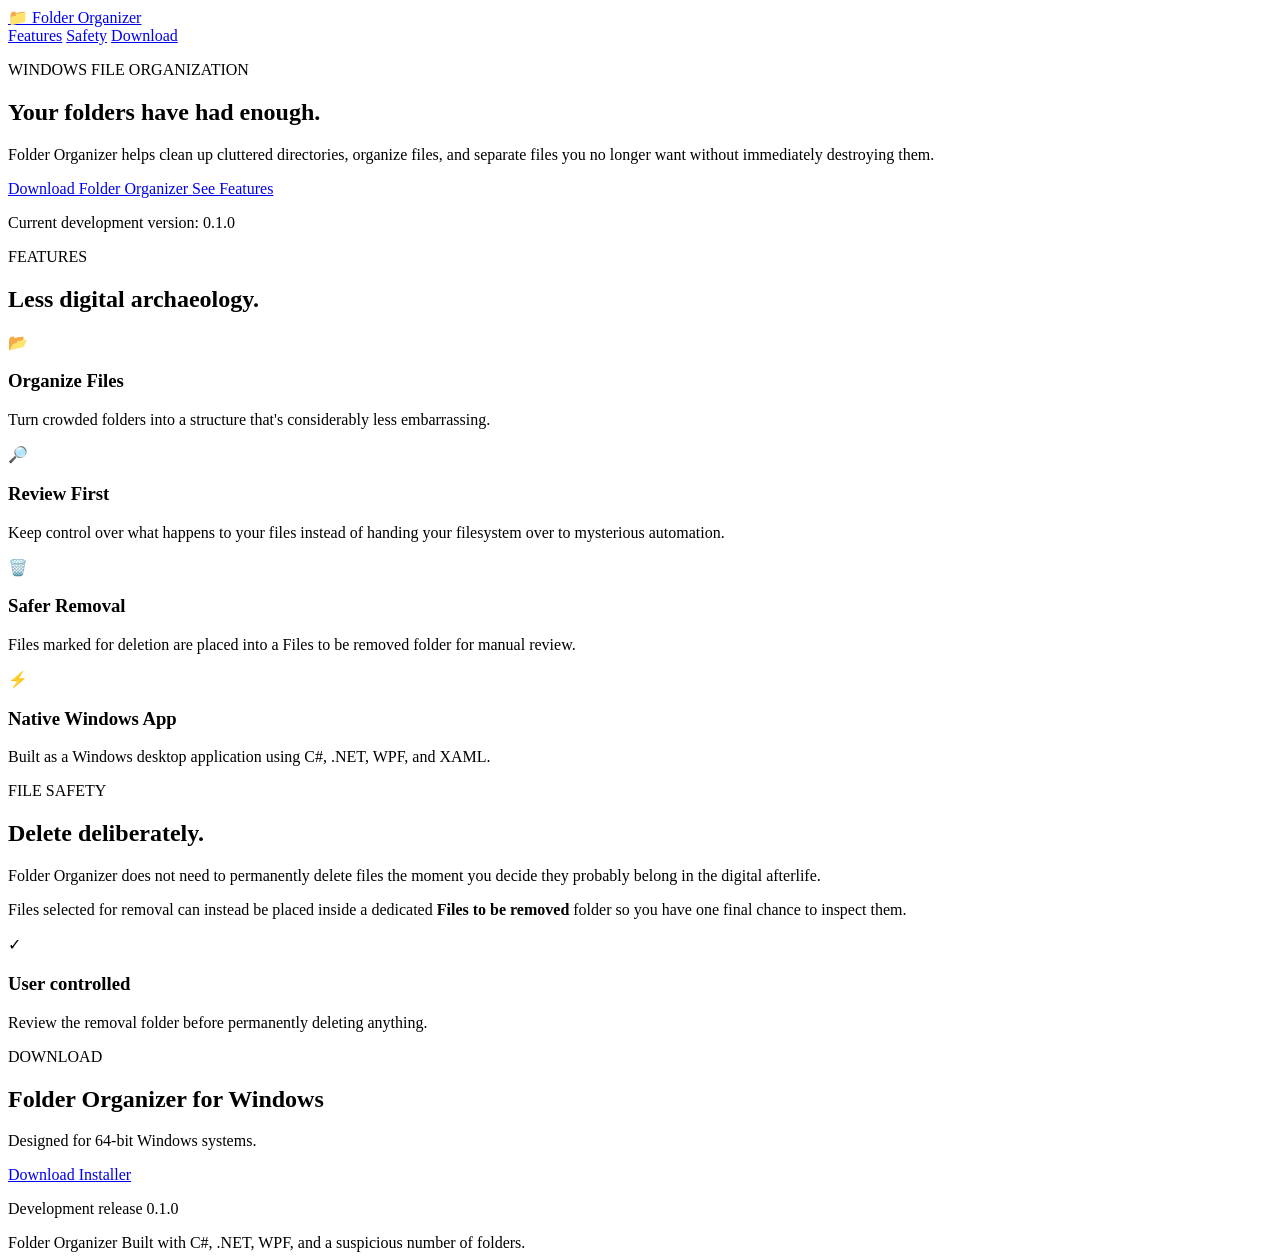
==== website/index.html @ e155a06c "Add installer script and website for Folder Organizer v0.1.0 - Created Inno Setup script (FolderOrga" ====
<!DOCTYPE html>
<html lang="en">
<head>
    <meta charset="UTF-8">

    <meta
        name="viewport"
        content="width=device-width, initial-scale=1.0"
    >

    <meta
        name="description"
        content="Folder Organizer is a Windows desktop application for organizing cluttered folders and reviewing files before removal."
    >

    <title>Folder Organizer</title>

    <link rel="stylesheet" href="styles.css">
</head>

<body>

<header class="site-header">
    <div class="container nav">
        <a class="brand" href="#">
            <span class="brand-icon">📁</span>
            Folder Organizer
        </a>

        <nav>
            <a href="#features">Features</a>
            <a href="#safety">Safety</a>
            <a href="#download">Download</a>
        </nav>
    </div>
</header>

<main>

    <section class="hero">
        <div class="container hero-content">

            <div class="hero-copy">
                <p class="eyebrow">WINDOWS FILE ORGANIZATION</p>

                <h1>
                    Your folders have had enough.
                </h1>

                <p class="hero-description">
                    Folder Organizer helps clean up cluttered directories,
                    organize files, and separate files you no longer want
                    without immediately destroying them.
                </p>

                <div class="hero-actions">
                    <a
                        class="button primary"
                        href="#download"
                    >
                        Download Folder Organizer
                    </a>

                    <a
                        class="button secondary"
                        href="#features"
                    >
                        See Features
                    </a>
                </div>

                <p class="version">
                    Current development version: 0.1.0
                </p>
            </div>

            <div class="folder-graphic">
                <div class="folder-tab"></div>

                <div class="folder-body">
                    <div class="file file-one"></div>
                    <div class="file file-two"></div>
                    <div class="file file-three"></div>
                </div>
            </div>

        </div>
    </section>

    <section
        id="features"
        class="section"
    >
        <div class="container">

            <p class="eyebrow">FEATURES</p>

            <h2>
                Less digital archaeology.
            </h2>

            <div class="feature-grid">

                <article class="card">
                    <span class="card-icon">📂</span>

                    <h3>Organize Files</h3>

                    <p>
                        Turn crowded folders into a structure that's
                        considerably less embarrassing.
                    </p>
                </article>

                <article class="card">
                    <span class="card-icon">🔎</span>

                    <h3>Review First</h3>

                    <p>
                        Keep control over what happens to your files instead
                        of handing your filesystem over to mysterious automation.
                    </p>
                </article>

                <article class="card">
                    <span class="card-icon">🗑️</span>

                    <h3>Safer Removal</h3>

                    <p>
                        Files marked for deletion are placed into a
                        Files to be removed folder for manual review.
                    </p>
                </article>

                <article class="card">
                    <span class="card-icon">⚡</span>

                    <h3>Native Windows App</h3>

                    <p>
                        Built as a Windows desktop application using
                        C#, .NET, WPF, and XAML.
                    </p>
                </article>

            </div>
        </div>
    </section>

    <section
        id="safety"
        class="section safety-section"
    >
        <div class="container safety-layout">

            <div>
                <p class="eyebrow">FILE SAFETY</p>

                <h2>
                    Delete deliberately.
                </h2>

                <p>
                    Folder Organizer does not need to permanently delete files
                    the moment you decide they probably belong in the digital
                    afterlife.
                </p>

                <p>
                    Files selected for removal can instead be placed inside a
                    dedicated <strong>Files to be removed</strong> folder so
                    you have one final chance to inspect them.
                </p>
            </div>

            <div class="safety-box">
                <span class="shield">✓</span>

                <h3>User controlled</h3>

                <p>
                    Review the removal folder before permanently deleting
                    anything.
                </p>
            </div>

        </div>
    </section>

    <section
        id="download"
        class="section download-section"
    >
        <div class="container download-box">

            <p class="eyebrow">DOWNLOAD</p>

            <h2>
                Folder Organizer for Windows
            </h2>

            <p>
                Designed for 64-bit Windows systems.
            </p>

            <a
                class="button primary large"
                href="downloads/FolderOrganizer-Setup.exe"
            >
                Download Installer
            </a>

            <p class="download-note">
                Development release 0.1.0
            </p>

        </div>
    </section>

</main>

<footer>
    <div class="container footer-content">
        <span>
            Folder Organizer
        </span>

        <span>
            Built with C#, .NET, WPF, and a suspicious number of folders.
        </span>
    </div>
</footer>

</body>
</html>
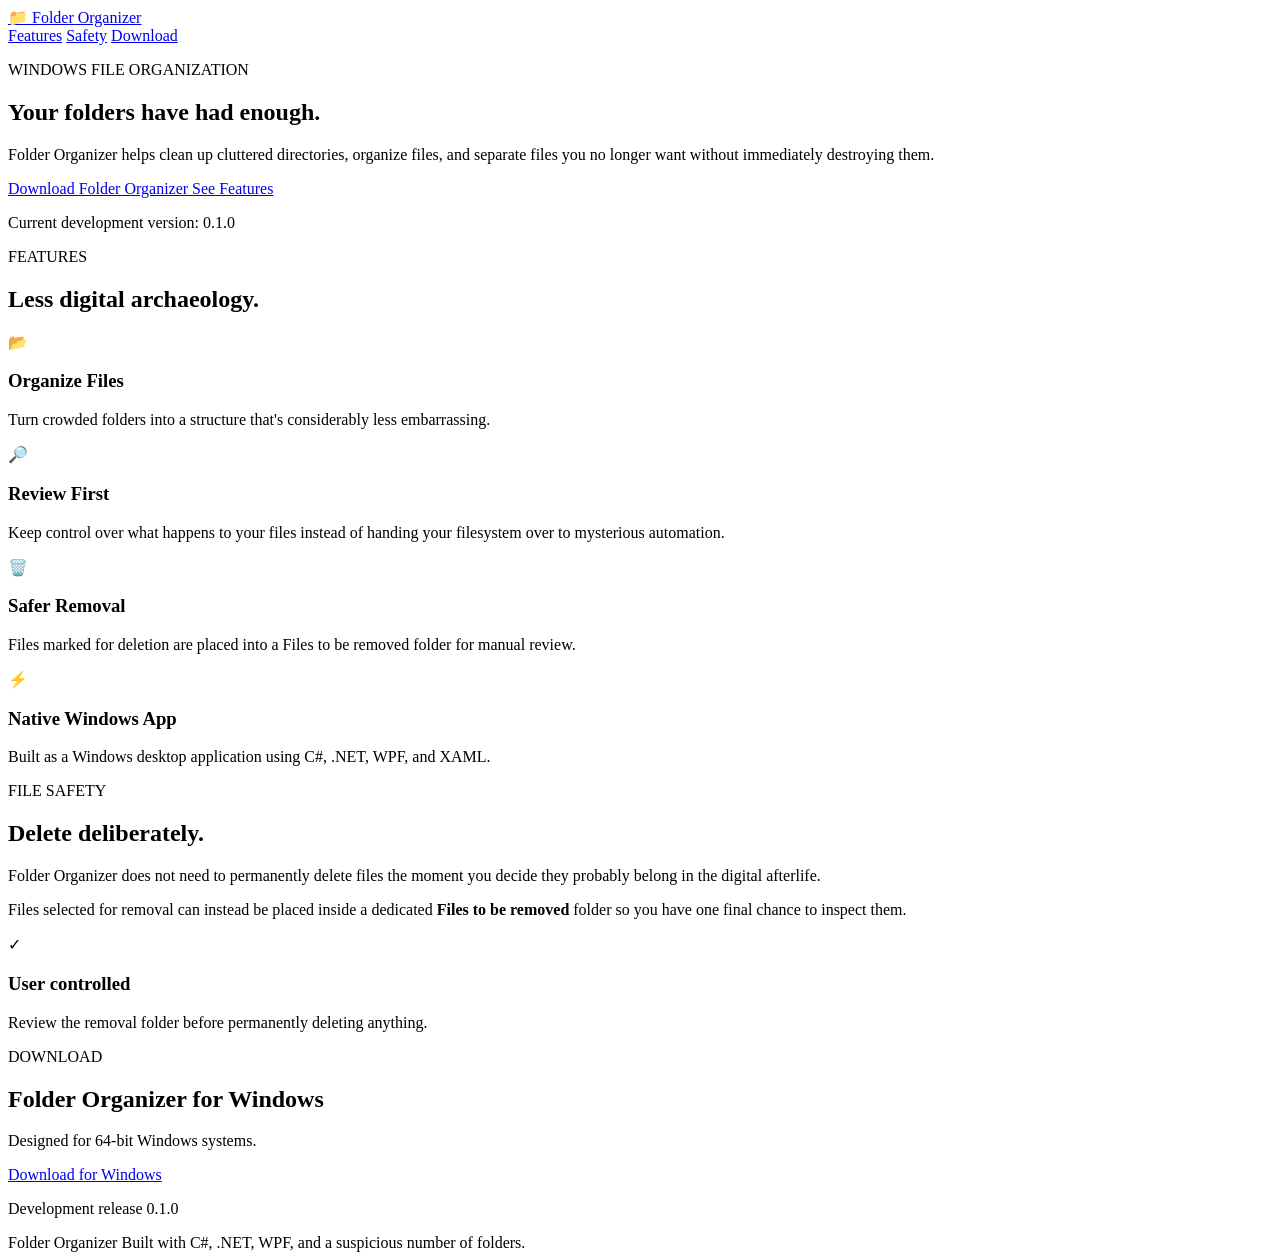
==== commit c2586894: "Add automated GitHub release pipeline" ====
--- a/website/index.html
+++ b/website/index.html
@@ -207,9 +207,9 @@
 
             <a
                 class="button primary large"
-                href="downloads/FolderOrganizer-Setup.exe"
+                href="https://github.com/mrjohndowe/Folder_Organizer/releases/latest/download/FolderOrganizer-Setup.exe"
             >
-                Download Installer
+                Download for Windows
             </a>
 
             <p class="download-note">
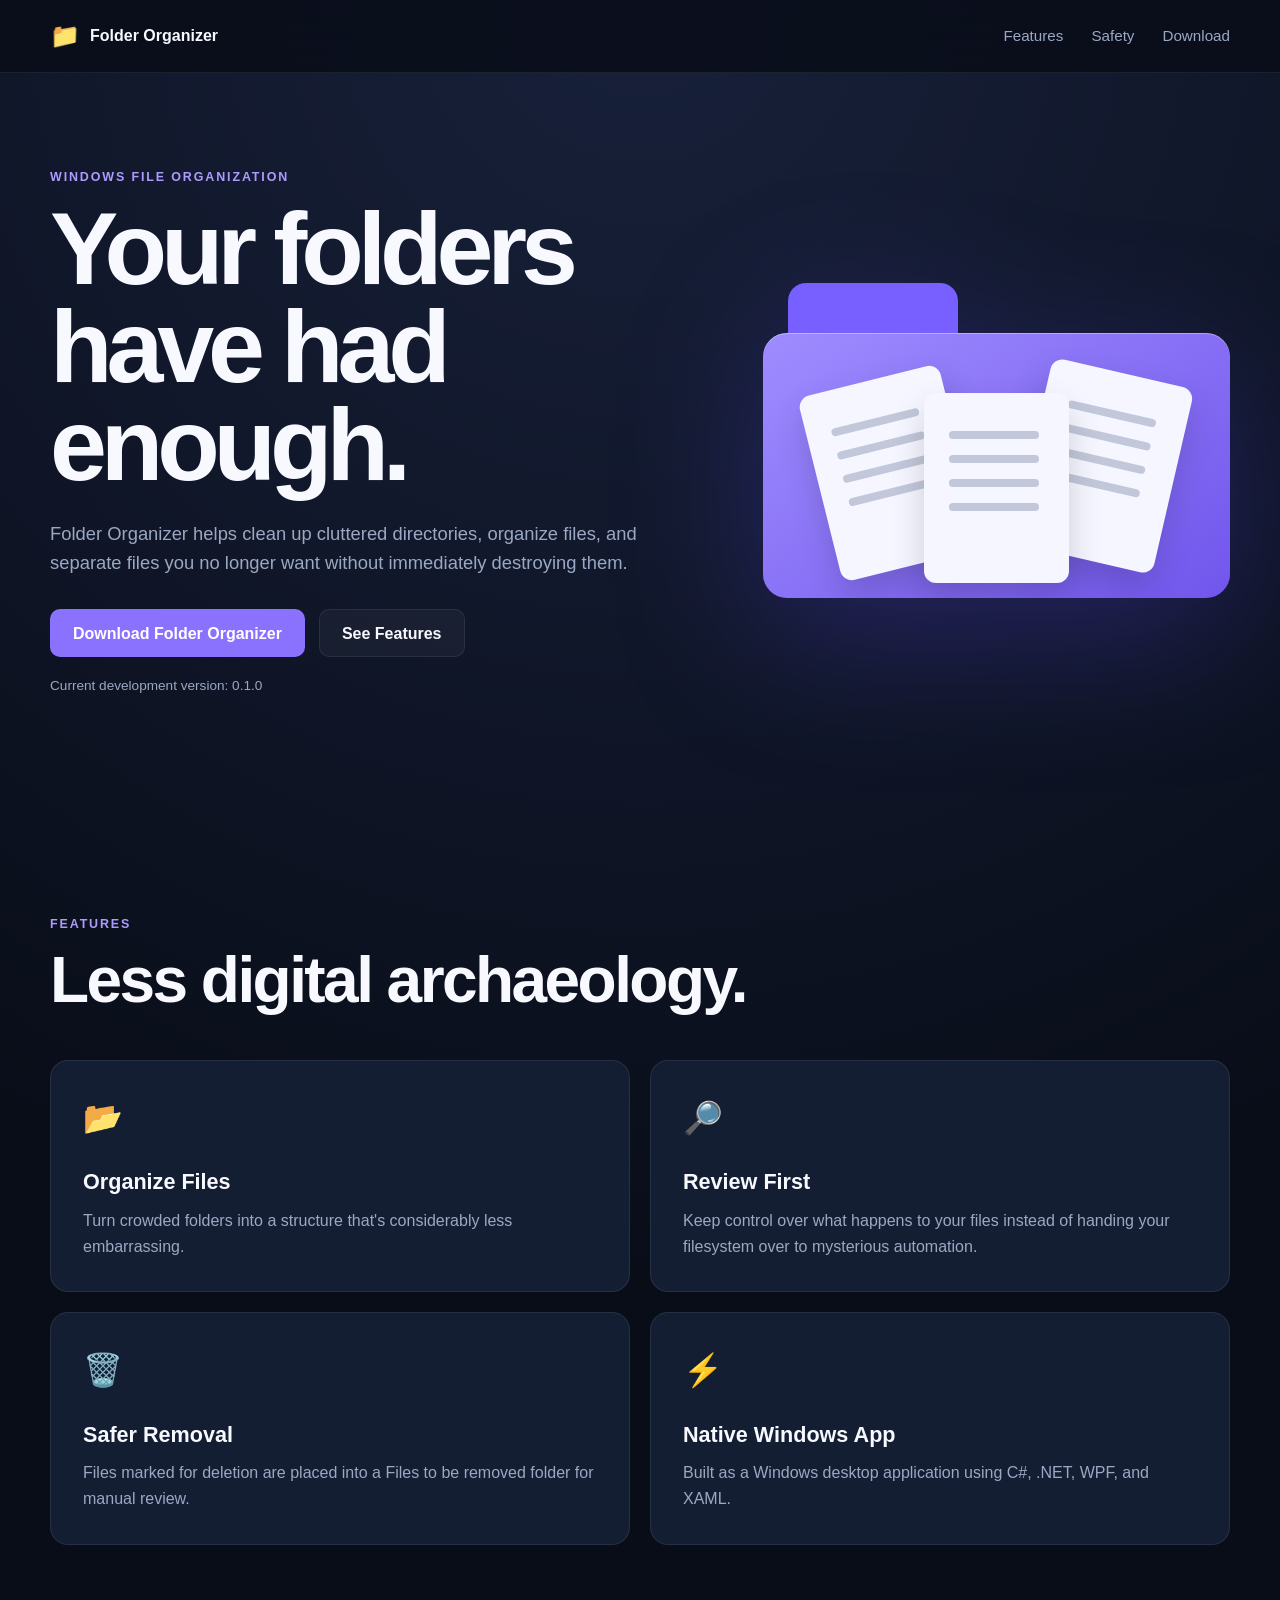
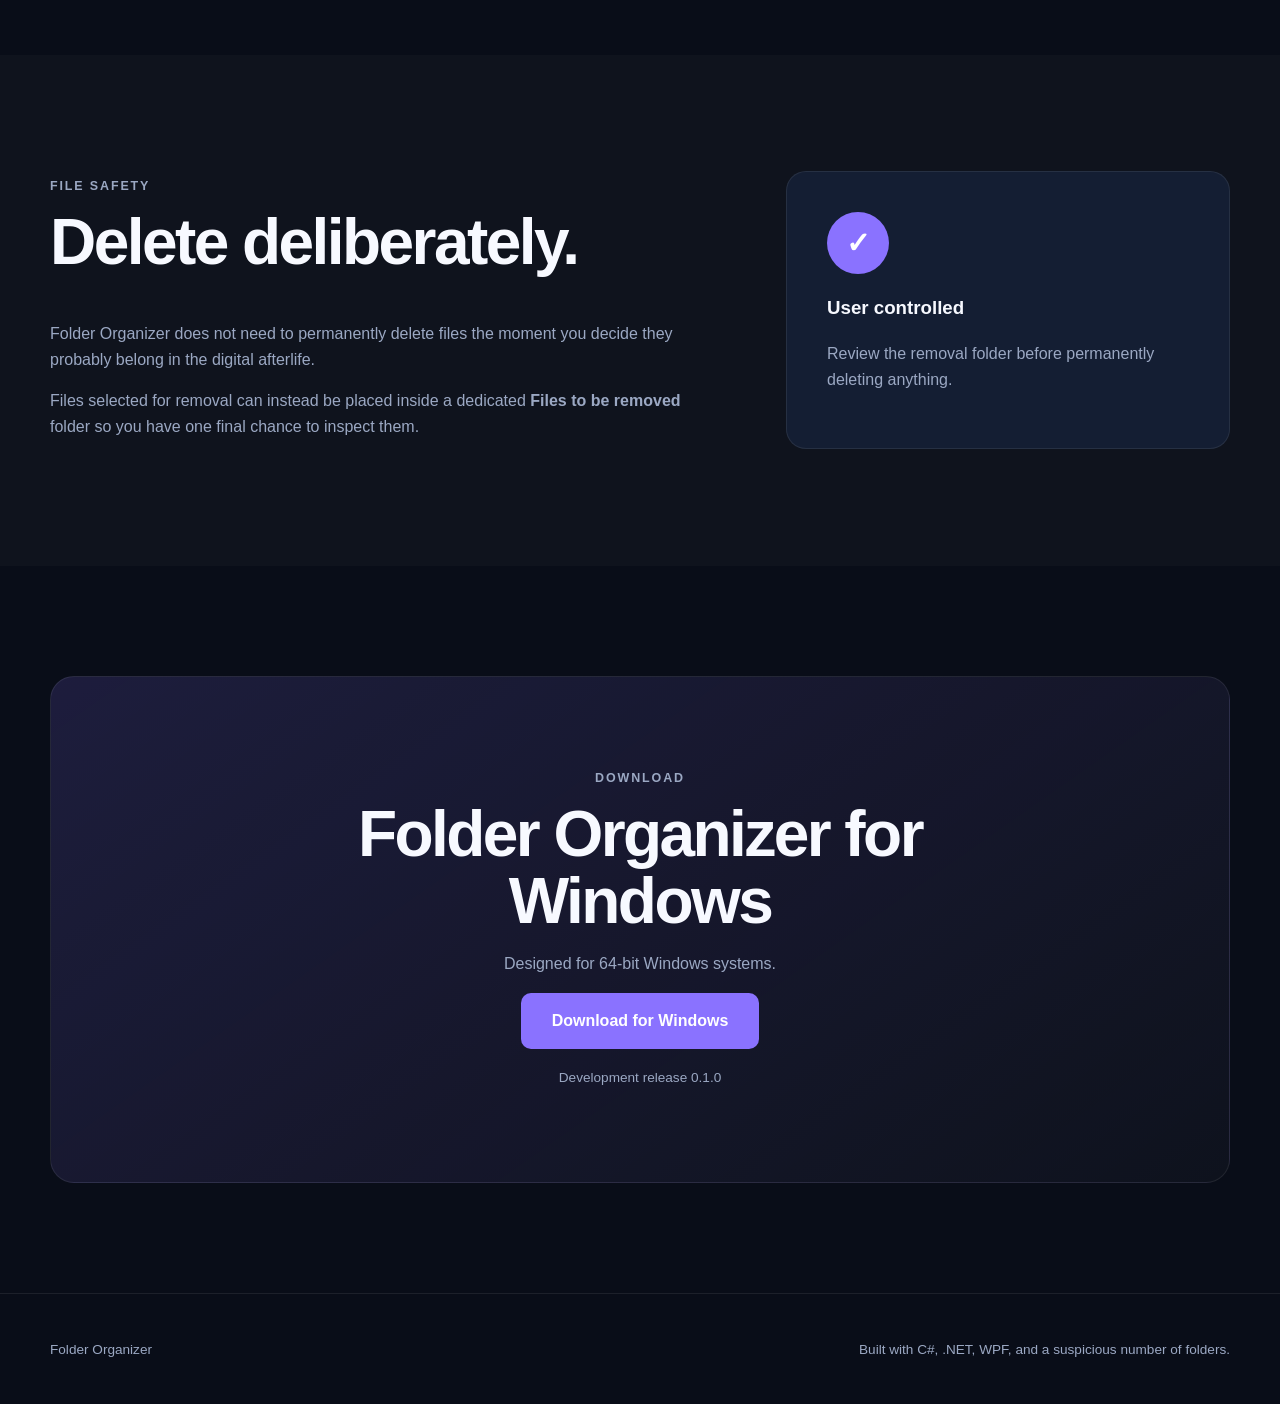
==== commit 594d8a52: "Add GitHub Pages deployment Signed-off-by: MrJohnDowe <mrjohndowe@outlook.com>" ====
--- a/website/index.html
+++ b/website/index.html
@@ -15,7 +15,7 @@
 
     <title>Folder Organizer</title>
 
-    <link rel="stylesheet" href="styles.css">
+    <link rel="stylesheet" href="assets\css\styles.css">
 </head>
 
 <body>
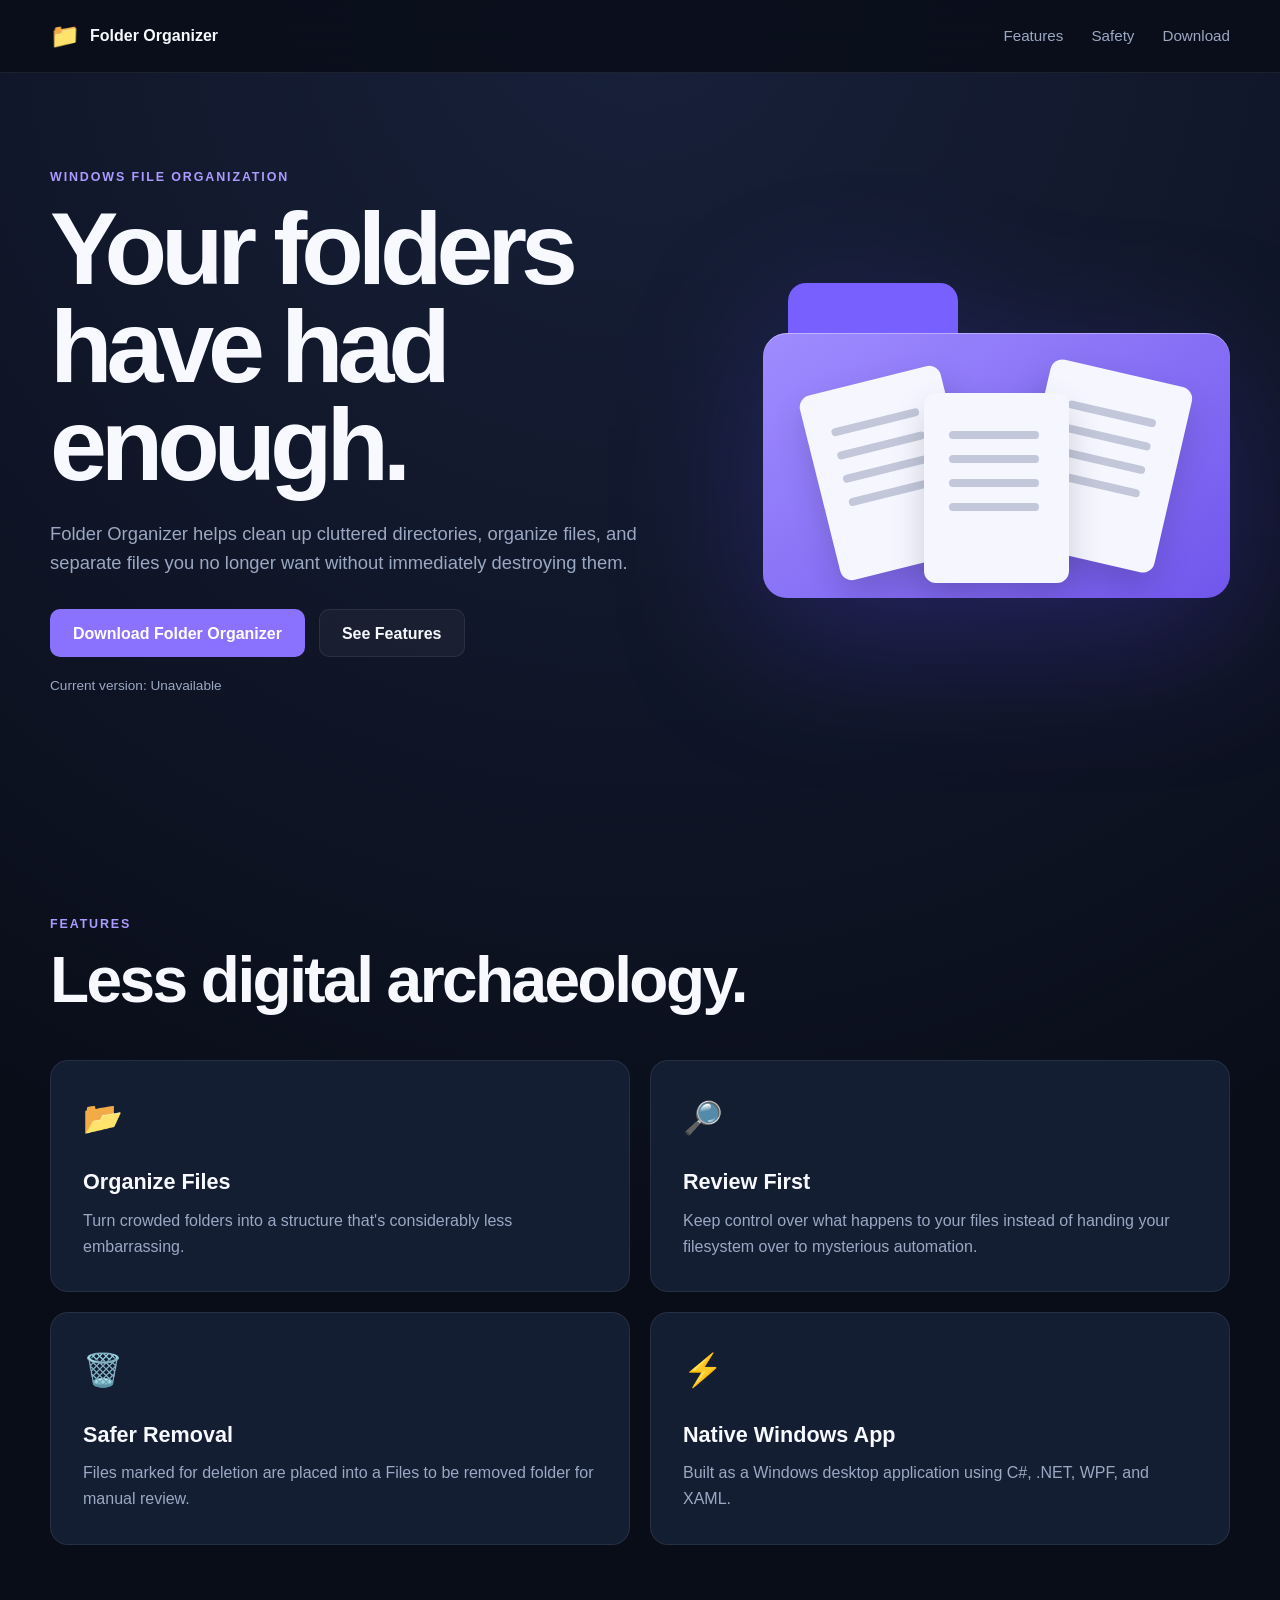
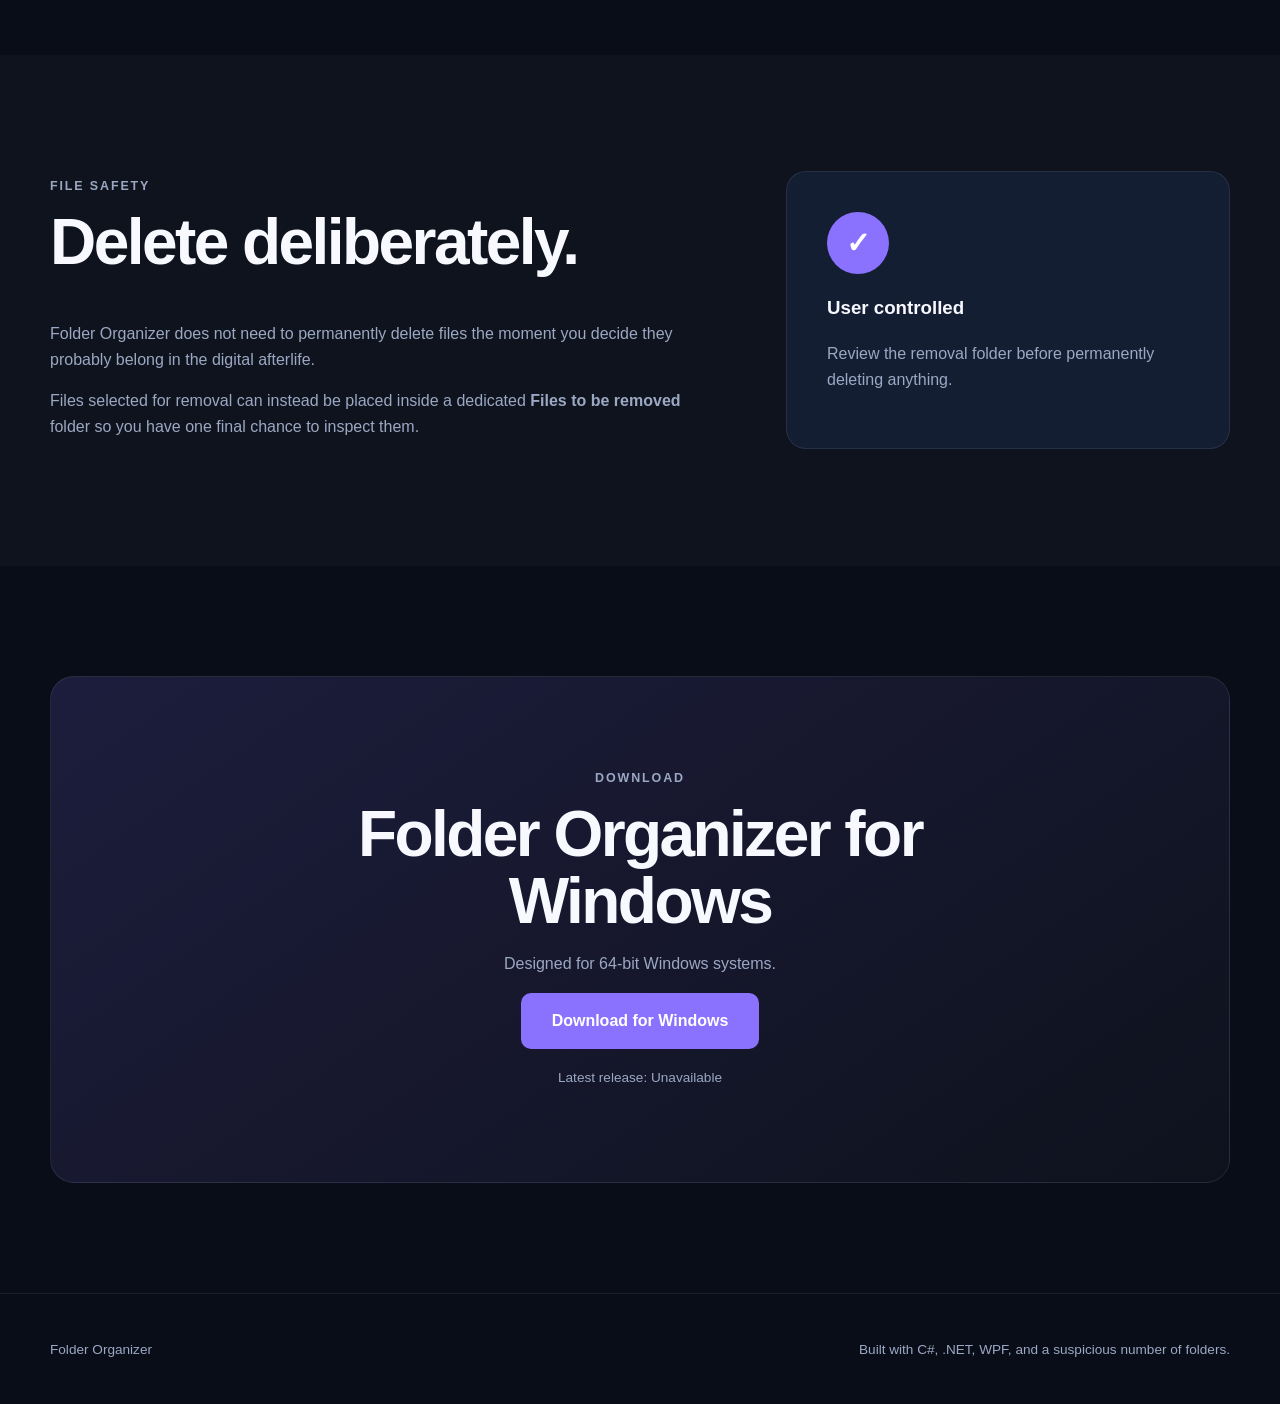
==== commit a11f8ee0: "Load latest release version on website Signed-off-by: MrJohnDowe <mrjohndowe@outlook.com>" ====
--- a/website/index.html
+++ b/website/index.html
@@ -70,7 +70,7 @@
                 </div>
 
                 <p class="version">
-                    Current development version: 0.1.0
+                    Current version: <span id="current-version">Loading...</span>
                 </p>
             </div>
 
@@ -205,7 +205,8 @@
                 Designed for 64-bit Windows systems.
             </p>
 
-            <a
+           <a
+                id="download-button"
                 class="button primary large"
                 href="https://github.com/mrjohndowe/Folder_Organizer/releases/latest/download/FolderOrganizer-Setup.exe"
             >
@@ -213,7 +214,7 @@
             </a>
 
             <p class="download-note">
-                Development release 0.1.0
+                Latest release: <span id="download-version">Loading...</span>
             </p>
 
         </div>
@@ -232,6 +233,51 @@
         </span>
     </div>
 </footer>
-
+<script>
+    async function loadLatestRelease() {
+        const currentVersion = document.getElementById("current-version");
+        const downloadVersion = document.getElementById("download-version");
+        const downloadButton = document.getElementById("download-button");
+
+        try {
+            const response = await fetch(
+                "https://api.github.com/repos/mrjohndowe/Folder_Organizer/releases/latest",
+                {
+                    headers: {
+                        "Accept": "application/vnd.github+json"
+                    }
+                }
+            );
+
+            if (!response.ok) {
+                throw new Error(`GitHub API returned ${response.status}`);
+            }
+
+            const release = await response.json();
+
+            const version = release.tag_name || "Unknown";
+            const cleanVersion = version.replace(/^v/, "");
+
+            currentVersion.textContent = cleanVersion;
+            downloadVersion.textContent = cleanVersion;
+
+            const installer = release.assets.find(
+                asset => asset.name === "FolderOrganizer-Setup.exe"
+            );
+
+            if (installer) {
+                downloadButton.href = installer.browser_download_url;
+            }
+        }
+        catch (error) {
+            console.error("Could not load latest release:", error);
+
+            currentVersion.textContent = "Unavailable";
+            downloadVersion.textContent = "Unavailable";
+        }
+    }
+
+    loadLatestRelease();
+</script>
 </body>
 </html>
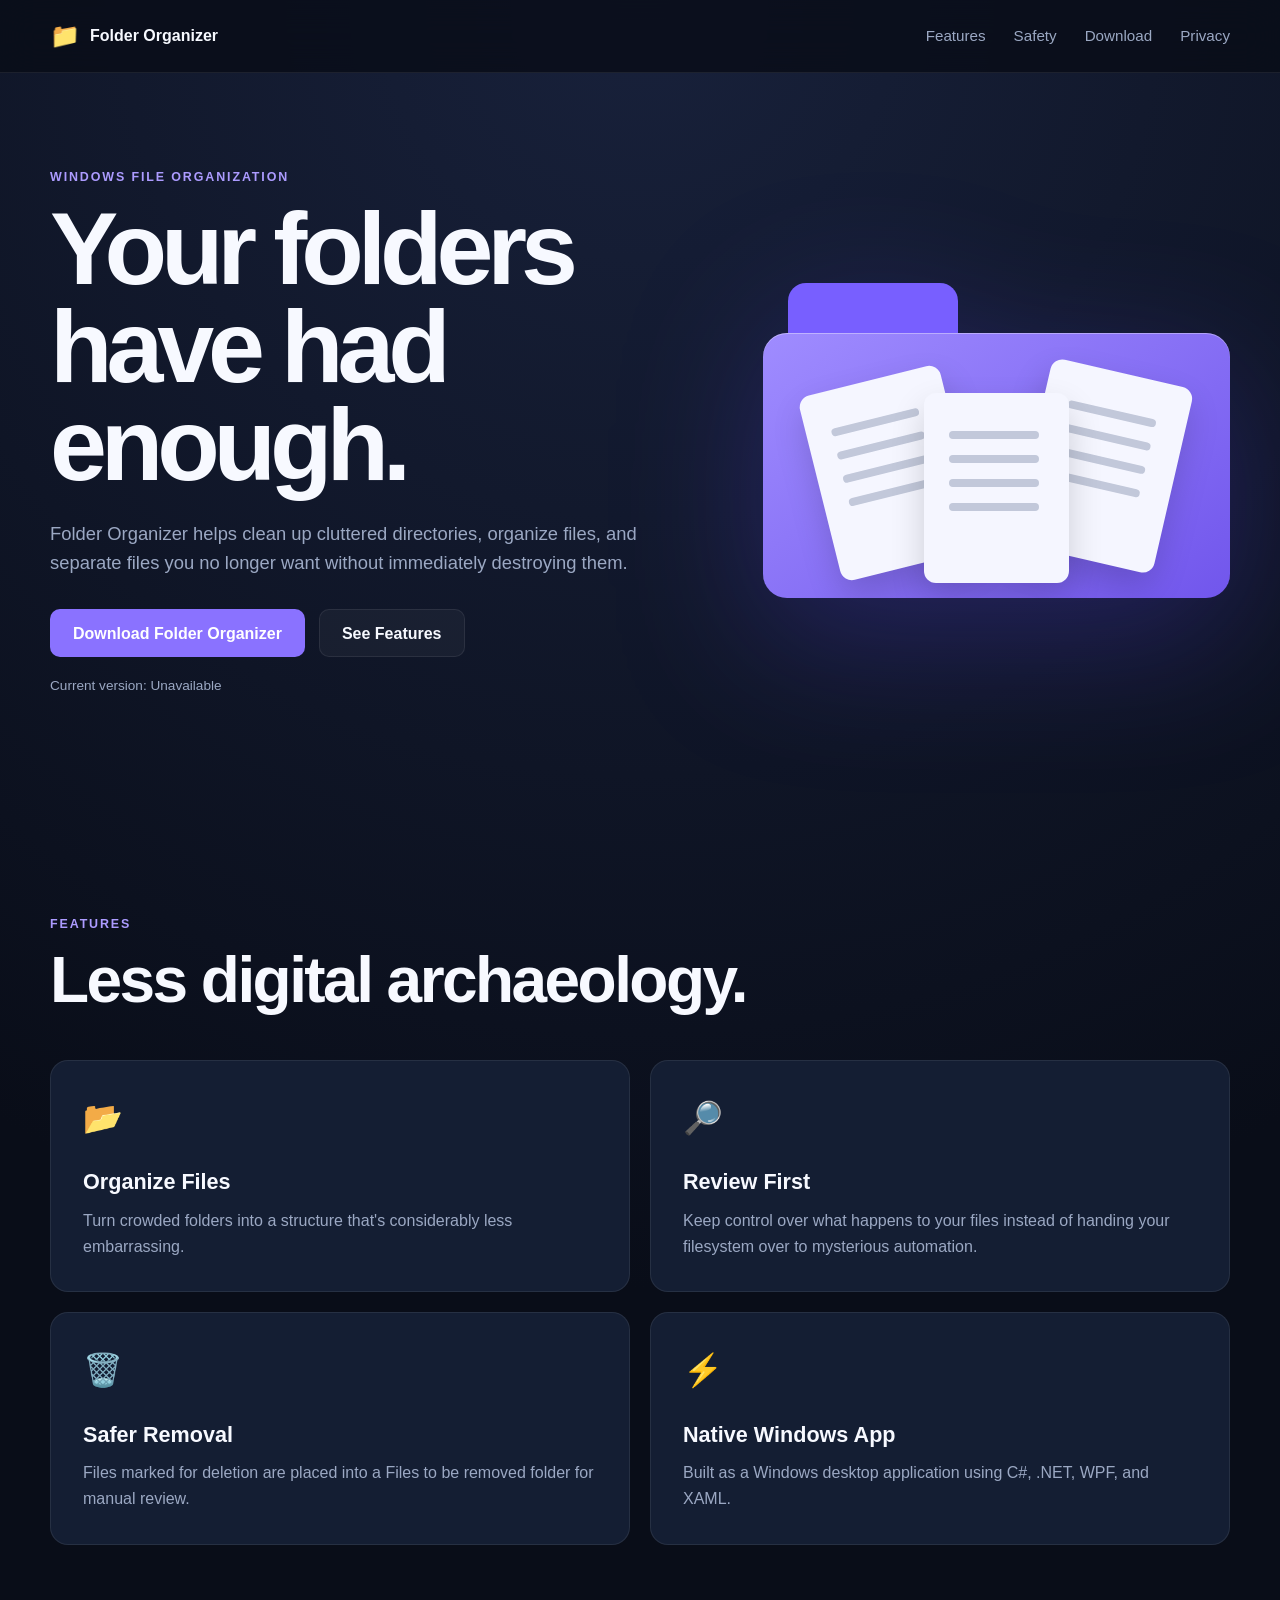
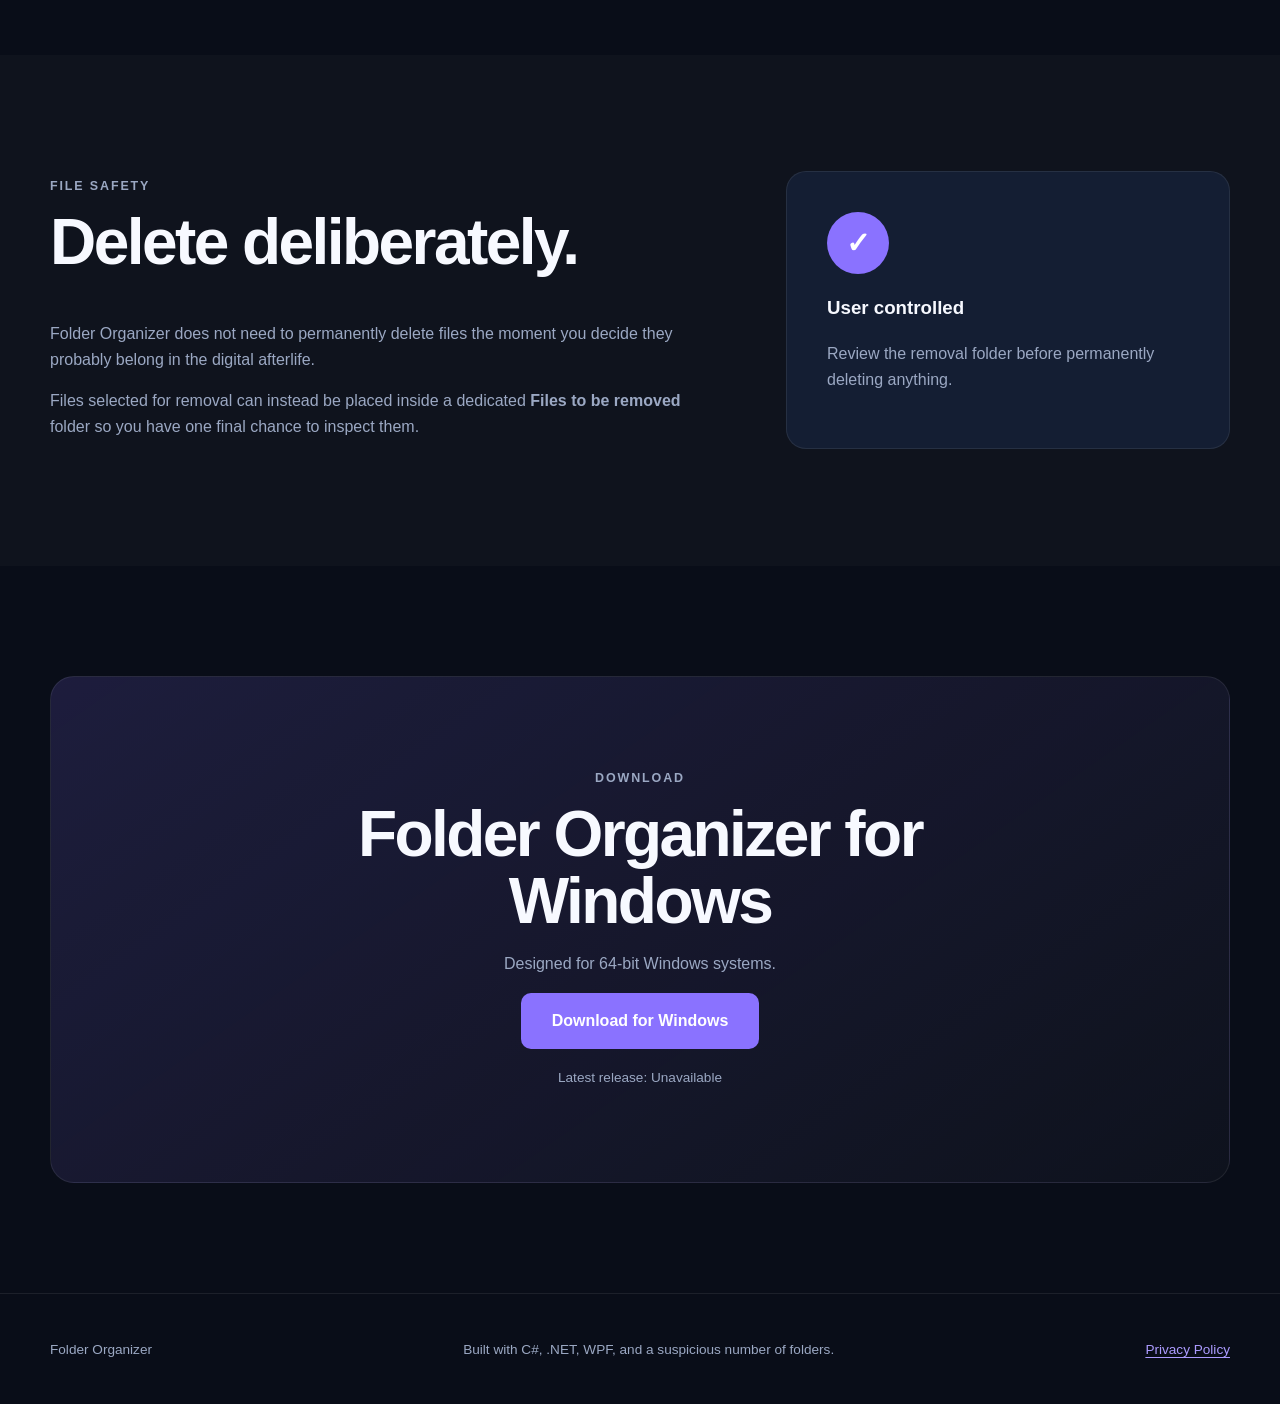
==== commit 51554ae3: "The GitHub Pages site now includes a dedicated Privacy Policy at privacy.html. Signed-off-by: MrJohn" ====
--- a/website/index.html
+++ b/website/index.html
@@ -31,6 +31,7 @@
             <a href="#features">Features</a>
             <a href="#safety">Safety</a>
             <a href="#download">Download</a>
+            <a href="privacy.html">Privacy</a>
         </nav>
     </div>
 </header>
@@ -231,6 +232,8 @@
         <span>
             Built with C#, .NET, WPF, and a suspicious number of folders.
         </span>
+
+        <a href="privacy.html">Privacy Policy</a>
     </div>
 </footer>
 <script>
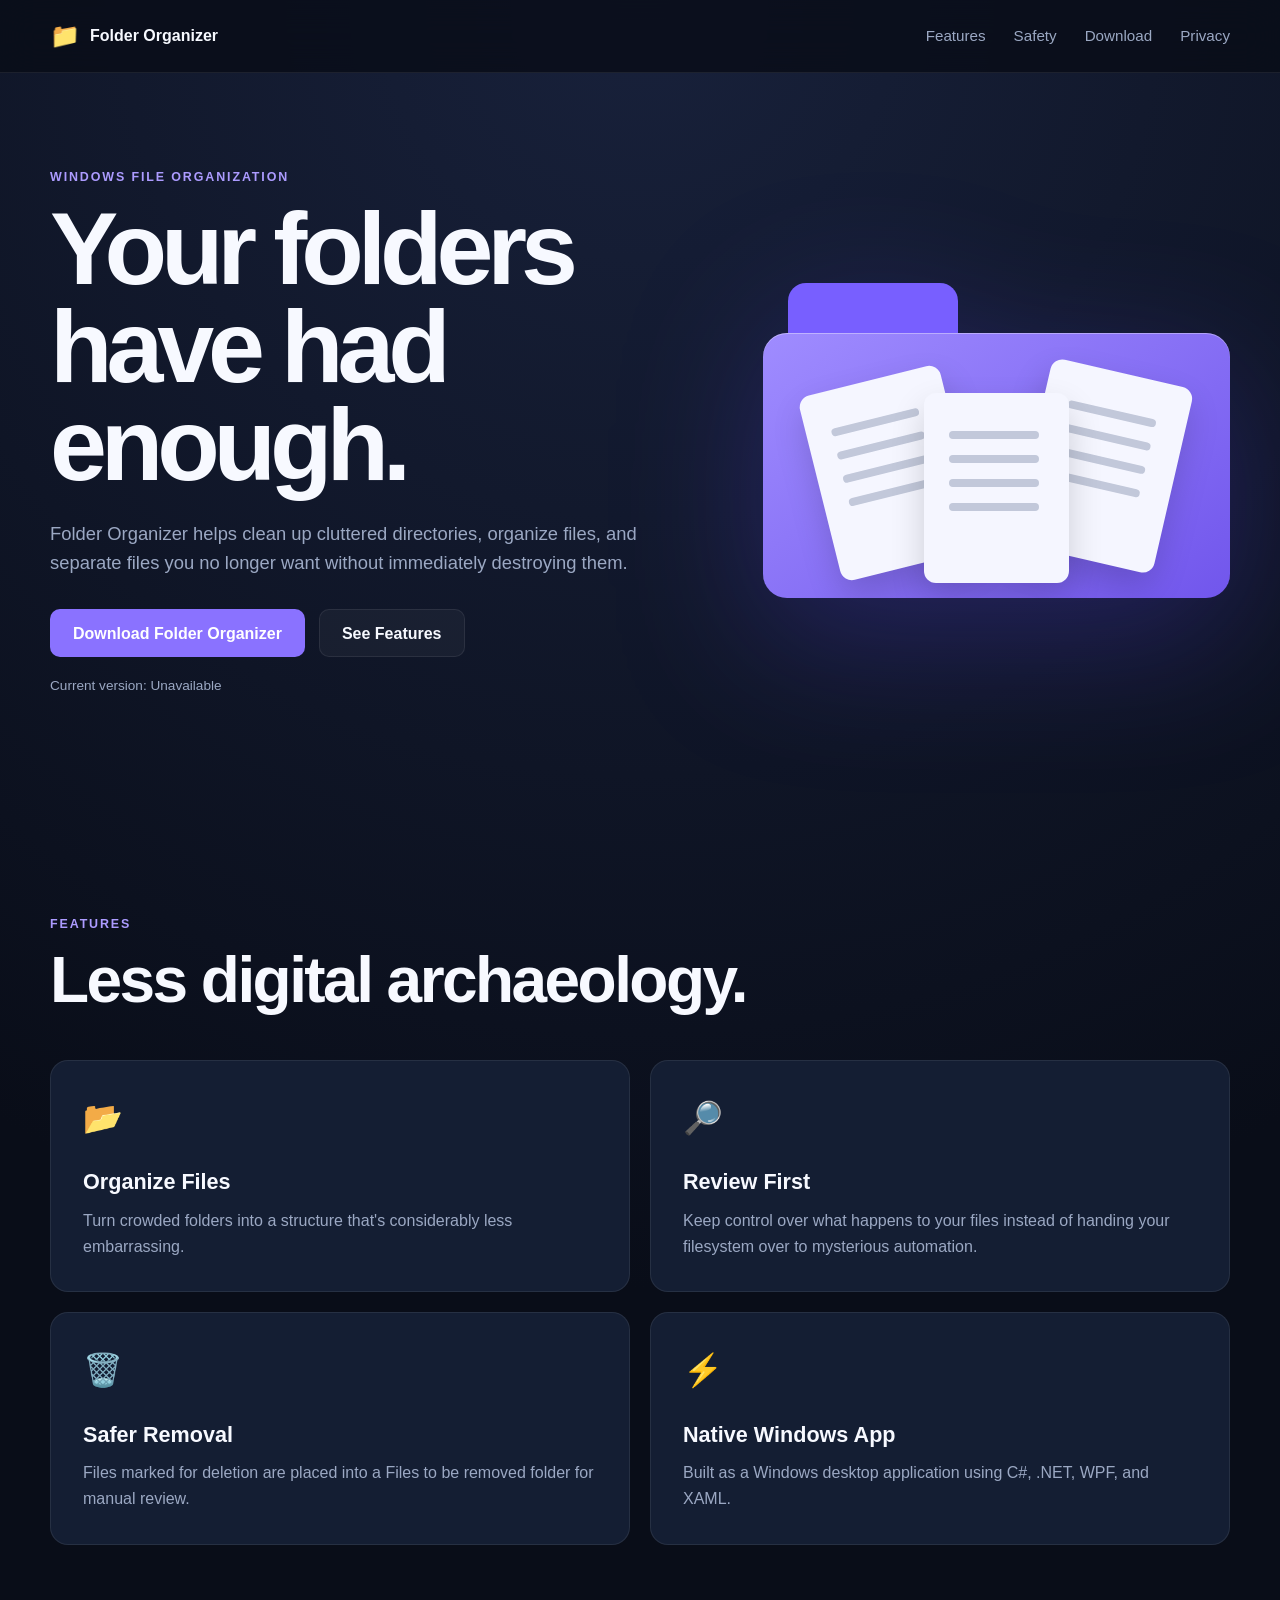
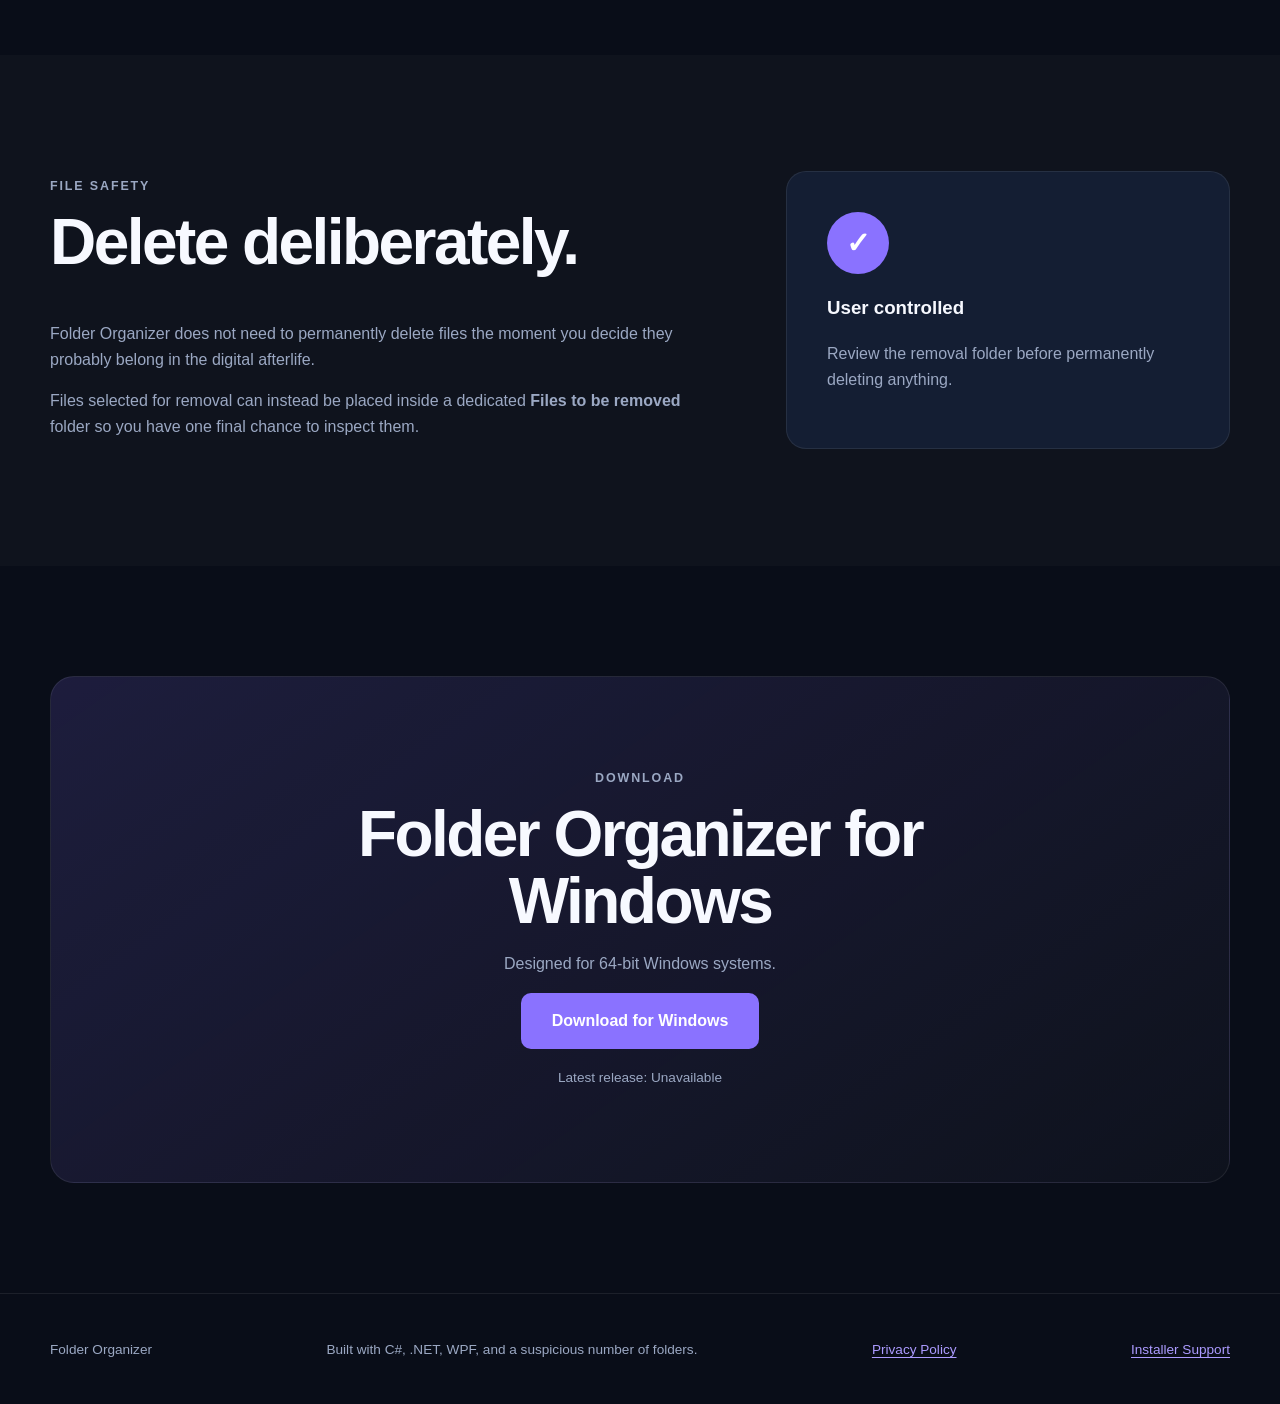
==== commit da36c782: "Add installer support page and update footer links Signed-off-by: MrJohnDowe <mrjohndowe@outlook.com" ====
--- a/website/index.html
+++ b/website/index.html
@@ -234,6 +234,7 @@
         </span>
 
         <a href="privacy.html">Privacy Policy</a>
+        <a href="installer-support.html">Installer Support</a>
     </div>
 </footer>
 <script>
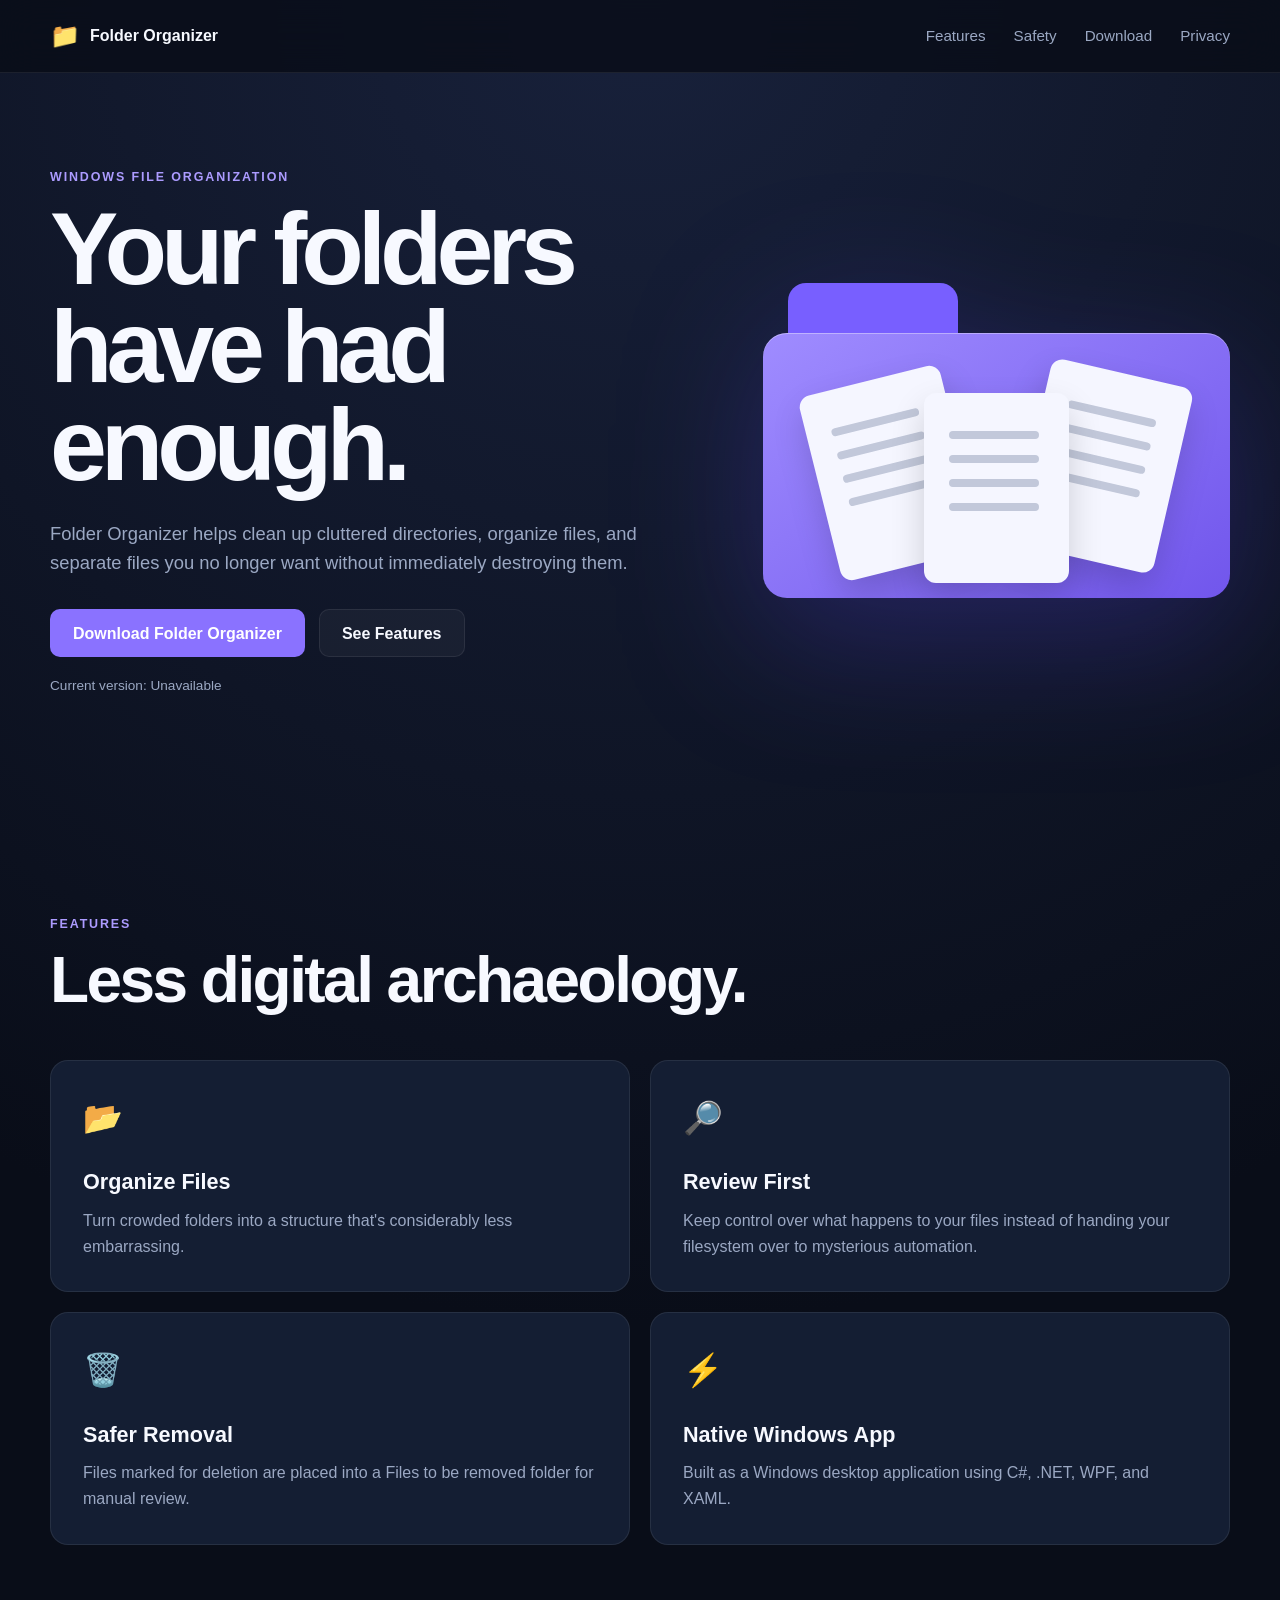
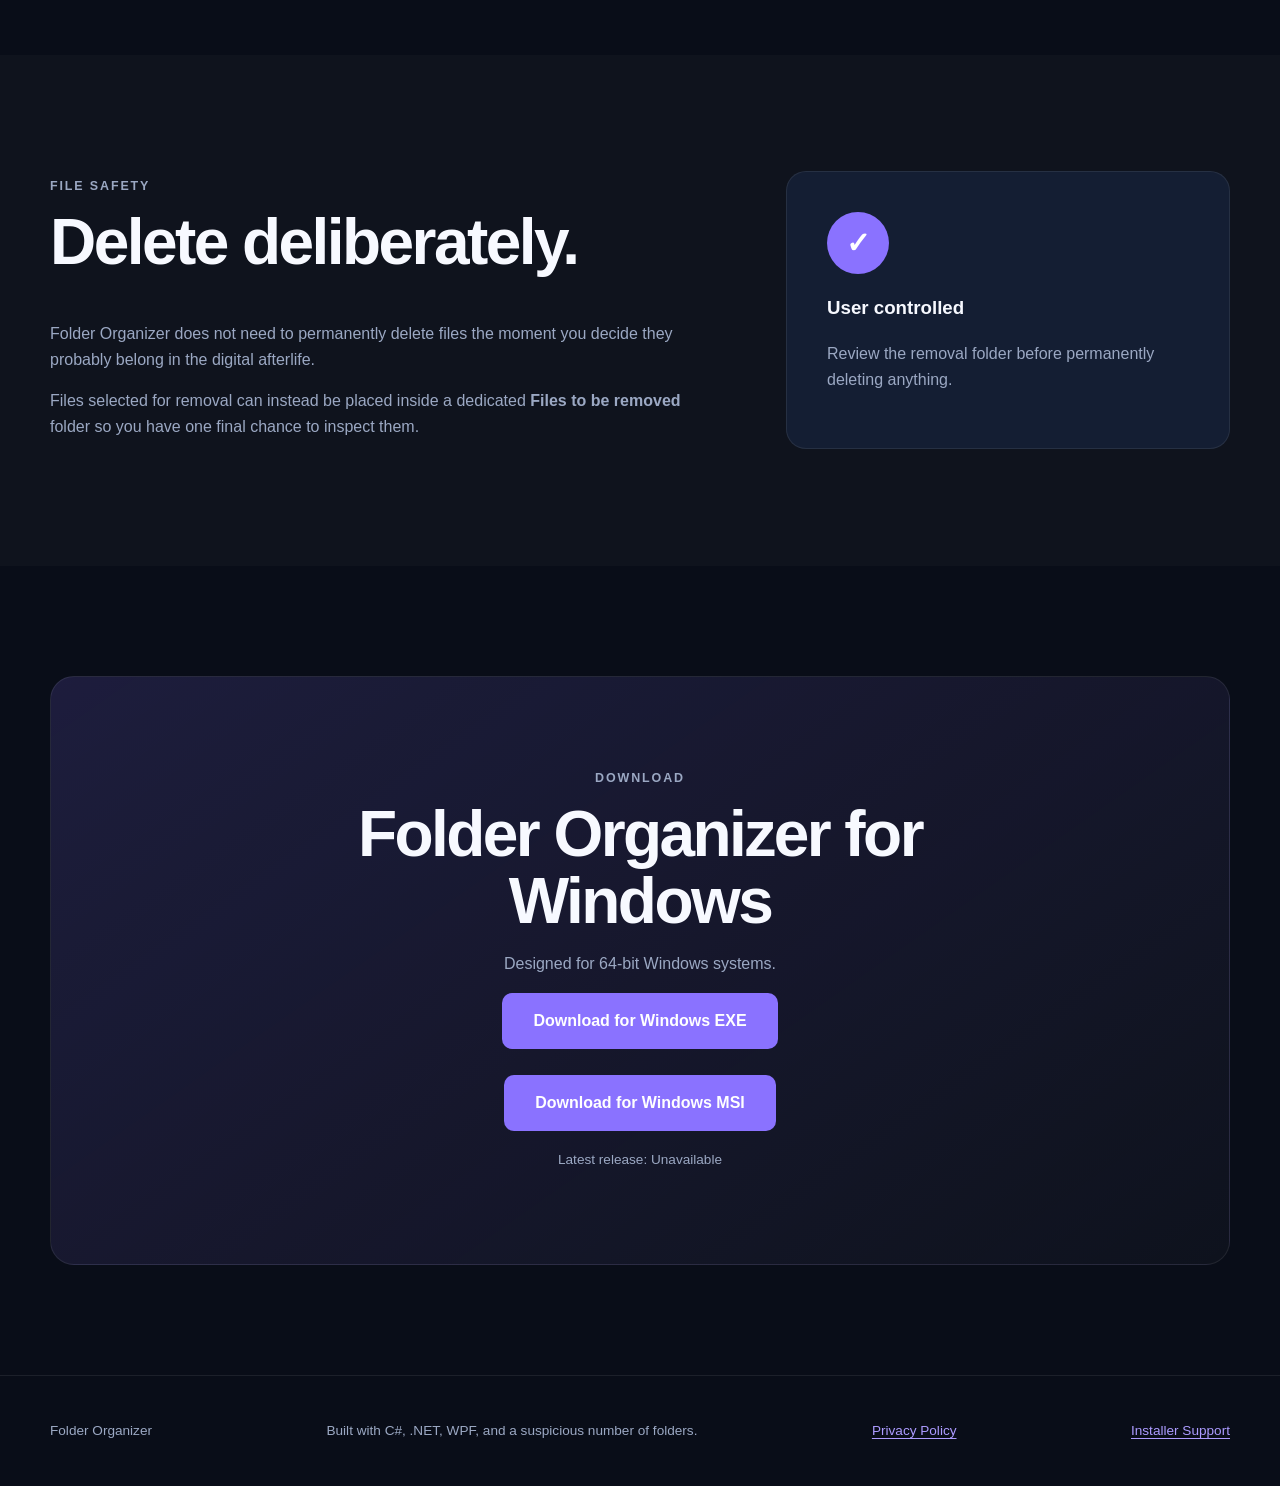
==== commit 9f9d7592: "Add MSI download option and update EXE button text in index.html Signed-off-by: MrJohnDowe <mrjohndo" ====
--- a/website/index.html
+++ b/website/index.html
@@ -211,7 +211,14 @@
                 class="button primary large"
                 href="https://github.com/mrjohndowe/Folder_Organizer/releases/latest/download/FolderOrganizer-Setup.exe"
             >
-                Download for Windows
+                Download for Windows EXE
+            </a>
+            <br><br>
+             <a
+                id="download-button-MSI"
+                class="button primary large"
+                href="#">
+                Download for Windows MSI
             </a>
 
             <p class="download-note">
@@ -237,7 +244,13 @@
         <a href="installer-support.html">Installer Support</a>
     </div>
 </footer>
+
 <script>
+    const currentVersionW = "0.1.9";
+
+    document.getElementById("download-button-MSI").href =
+        `https://github.com/mrjohndowe/Folder_Organizer/releases/latest/download/FolderOrganizer-${currentVersionW}-x64.msi`;
+
     async function loadLatestRelease() {
         const currentVersion = document.getElementById("current-version");
         const downloadVersion = document.getElementById("download-version");
